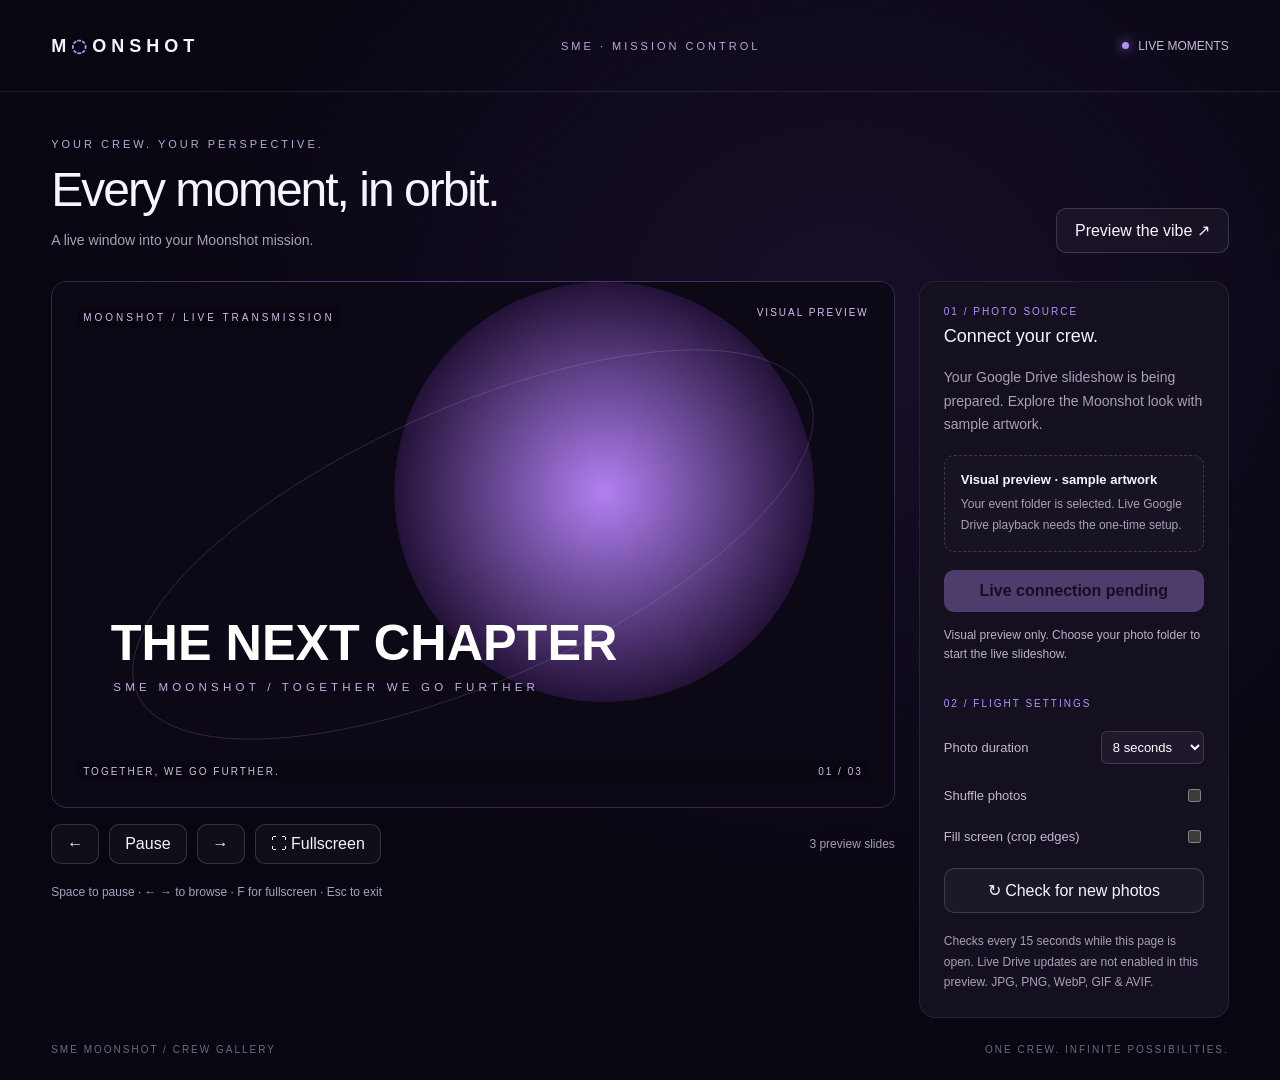
==== moonshot-live/index.html @ 7b0dbddc "Publish Moonshot Live photo viewer" ====
<!doctype html><html lang="en"><meta charset="utf-8"><meta name="viewport" content="width=device-width,initial-scale=1"><title>Moonshot · Live moments</title><style>
:root{color-scheme:dark;font-family:Arial,sans-serif;color:#f7f4ff;background:#080610}*{box-sizing:border-box}body{margin:0;background:radial-gradient(ellipse at 66% 30%,#38205c55,transparent 60%),#080610}button,select{font:inherit}button{cursor:pointer;color:inherit;border:1px solid #ffffff27;background:#ffffff09;border-radius:10px;padding:12px 18px}button:hover{background:#ffffff18}button:disabled{opacity:.35;cursor:default}.primary{background:#b491ff;color:#160b29;border:0;font-weight:bold}.primary:hover{background:#c6adff}header{height:92px;display:flex;align-items:center;justify-content:space-between;padding:0 4vw;border-bottom:1px solid #ffffff15}.brand{letter-spacing:5px;font-size:18px;font-weight:800}.brand span{color:#b491ff}.tag,.eyebrow{font-size:11px;letter-spacing:3px;color:#bba8d7}.live{display:flex;align-items:center;gap:9px;font-size:12px;color:#c5bbd5}.dot{width:7px;height:7px;background:#b491ff;border-radius:50%;box-shadow:0 0 12px #a77eff}main{max-width:1500px;padding:46px 4vw 25px;margin:auto}.intro{display:flex;justify-content:space-between;align-items:end;margin-bottom:28px}h1{font-size:clamp(30px,4vw,48px);font-weight:400;letter-spacing:-2px;margin:12px 0}p{color:#aa9fba;font-size:14px;line-height:1.7;margin:0}.workspace{display:grid;grid-template-columns:1fr 310px;gap:24px}.screen{position:relative;min-height:430px;aspect-ratio:16/10;border:1px solid #b491ff44;border-radius:16px;overflow:hidden;background:radial-gradient(ellipse at 50% 100%,#522d7677,transparent 65%),#090611;isolation:isolate}.screen:before{content:'';position:absolute;inset:0;opacity:.4;background-image:radial-gradient(#fff 1px,transparent 1px);background-size:83px 77px;z-index:-1}.orbit{position:absolute;left:50%;top:48%;width:290px;height:290px;transform:translate(-50%,-50%);border:1px solid #b491ff22;border-radius:50%;box-shadow:0 0 0 48px #a27be009,0 0 0 96px #a27be006}.planet{position:absolute;width:110px;height:110px;border-radius:50%;top:36%;left:calc(50% - 55px);background:radial-gradient(circle at 32% 25%,#d3b8ff,#9a69df 35%,#34204c 74%);box-shadow:0 0 70px #9e66df33}.empty{text-align:center;position:absolute;inset:61% 20px auto}.empty h2{font-size:22px;font-weight:400;margin:0 0 8px}.corner{position:absolute;top:24px;left:25px;font-size:10px;letter-spacing:3px;color:#d3bde8;z-index:4}.screenfoot{position:absolute;bottom:24px;left:25px;right:25px;display:flex;justify-content:space-between;z-index:4;font-size:10px;letter-spacing:2px;color:#cfbde2}.photo{position:absolute;inset:0;width:100%;height:100%;object-fit:contain;opacity:0;transition:opacity 1s;background:#080610}.photo.visible{opacity:1}.screen.hasphotos .decoration{display:none}.screen.hasphotos .corner,.screen.hasphotos .screenfoot{text-shadow:0 1px 5px #000;background:#08061066;padding:6px;border-radius:4px}.panel{background:#15101f;border:1px solid #ffffff13;border-radius:16px;padding:24px}.panel h2{font-weight:400;font-size:18px;margin:0 0 19px}.step{font-size:10px;letter-spacing:2px;color:#b491ff;margin-bottom:9px}.folder{padding:16px;background:#ffffff04;border:1px dashed #9c7dbe55;border-radius:10px;margin:18px 0}.folder strong{display:block;font-size:13px;overflow-wrap:anywhere;margin-bottom:7px}.folder p{font-size:12px}.wide{width:100%}label{display:flex;align-items:center;justify-content:space-between;font-size:13px;color:#c3b9cf;margin:22px 0}select{background:#21182e;color:#fff;border:1px solid #ffffff22;border-radius:6px;padding:7px}input{accent-color:#b491ff}.status{font-size:12px;color:#bcb1ca;line-height:1.6;padding:14px 0;min-height:62px}.controls{display:flex;align-items:center;gap:10px;margin-top:16px}.controls button{padding:10px 15px}.count{margin-left:auto;font-size:12px;color:#a99bb9}.hint{font-size:12px;margin-top:18px}.bottom{display:flex;justify-content:space-between;margin-top:26px;font-size:10px;letter-spacing:2px;color:#766583}.screen:fullscreen{border:0;border-radius:0;width:100vw;height:100vh;aspect-ratio:auto;background:#080610}.screen:fullscreen .exit{display:block}.exit{display:none;position:absolute;right:20px;top:20px;z-index:5;opacity:.15}.exit:hover{opacity:1}.notice{color:#e8c08e}.demobadge{position:absolute;right:25px;top:25px;z-index:4;color:#d6c2ee;font-size:10px;letter-spacing:2px}@media(max-width:850px){.workspace{grid-template-columns:1fr}.screen{min-height:300px}.intro{display:block}.tag{display:none}main{padding-top:25px}.bottom{letter-spacing:1px}}
</style><header><div class="brand">M<span>◌</span>ONSHOT</div><div class="tag">SME · MISSION CONTROL</div><div class="live"><span class="dot"></span> LIVE MOMENTS</div></header><main><div class="intro"><div><div class="eyebrow">YOUR CREW. YOUR PERSPECTIVE.</div><h1>Every moment, in orbit.</h1><p>A live window into your Moonshot mission.</p></div><button id="demo">Preview the vibe ↗</button></div><div class="workspace"><section><div class="screen" id="screen"><div class="corner">MOONSHOT / LIVE TRANSMISSION</div><div class="decoration orbit"></div><div class="decoration planet"></div><div class="decoration empty"><h2>Ready for your first transmission.</h2><p>Connect a photo folder to bring your crew’s moments to life.</p></div><img class="photo" id="a" alt=""><img class="photo" id="b" alt=""><span class="demobadge" id="demolabel"></span><div class="screenfoot"><span>TOGETHER, WE GO FURTHER.</span><span id="position">AWAITING PHOTOS</span></div><button class="exit" id="exit">Exit fullscreen</button></div><div class="controls"><button id="prev" aria-label="Previous photo">←</button><button id="play">Pause</button><button id="next" aria-label="Next photo">→</button><button id="full">⛶ Fullscreen</button><span class="count" id="count">0 photos</span></div><p class="hint">Space to pause · ← → to browse · F for fullscreen · Esc to exit</p></section><aside class="panel"><div class="step">01 / PHOTO SOURCE</div><h2>Connect your crew.</h2><p>Your Google Drive slideshow is being prepared. Explore the Moonshot look with sample artwork.</p><div class="folder"><strong id="foldername">MOONSHOT SLIDESHOW · PREVIEW</strong><p>Your event folder is selected. Live Google Drive playback needs the one-time setup.</p></div><button class="primary wide" id="choose" disabled>Live connection pending</button><div class="status" id="status" role="status">Visual preview · sample artwork only. No installation or programming needed to explore.</div><div class="step" style="margin-top:20px">02 / FLIGHT SETTINGS</div><label>Photo duration<select id="duration"><option value="5">5 seconds</option><option value="8" selected>8 seconds</option><option value="12">12 seconds</option><option value="20">20 seconds</option></select></label><label>Shuffle photos<input type="checkbox" id="shuffle"></label><label>Fill screen (crop edges)<input type="checkbox" id="fill"></label><button class="wide" id="refresh">↻ Check for new photos</button><p class="hint">Checks every 15 seconds while this page is open. Live Drive updates are not enabled in this preview. JPG, PNG, WebP, GIF & AVIF.</p></aside></div><div class="bottom"><span>SME MOONSHOT / CREW GALLERY</span><span>ONE CREW. INFINITE POSSIBILITIES.</span></div></main><script src="app.js"></script></html>
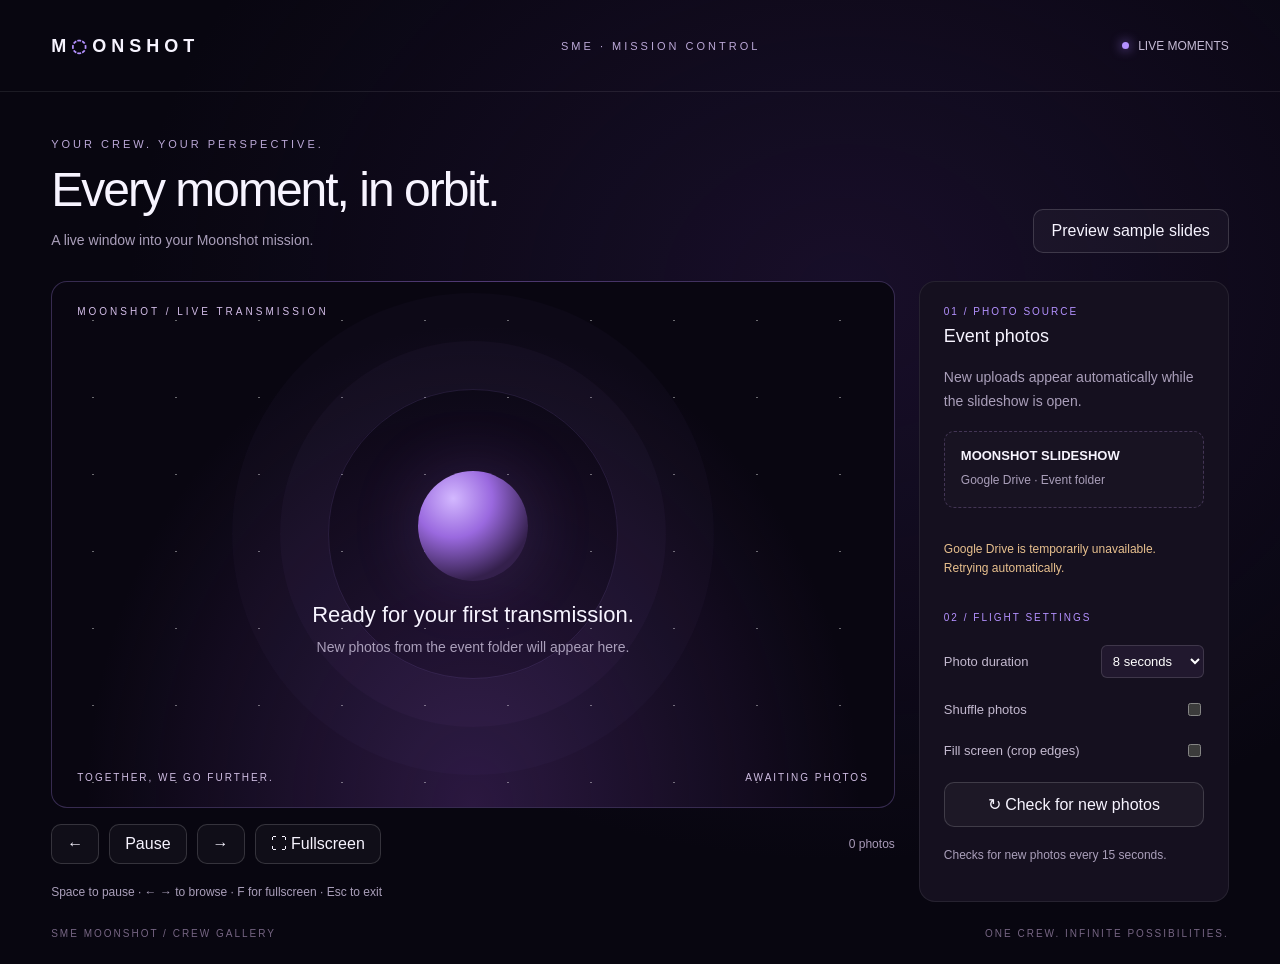
==== commit 49c19701: "Connect Moonshot Live to the event Drive folder" ====
--- a/moonshot-live/index.html
+++ b/moonshot-live/index.html
@@ -1,3 +1,3 @@
 <!doctype html><html lang="en"><meta charset="utf-8"><meta name="viewport" content="width=device-width,initial-scale=1"><title>Moonshot · Live moments</title><style>
 :root{color-scheme:dark;font-family:Arial,sans-serif;color:#f7f4ff;background:#080610}*{box-sizing:border-box}body{margin:0;background:radial-gradient(ellipse at 66% 30%,#38205c55,transparent 60%),#080610}button,select{font:inherit}button{cursor:pointer;color:inherit;border:1px solid #ffffff27;background:#ffffff09;border-radius:10px;padding:12px 18px}button:hover{background:#ffffff18}button:disabled{opacity:.35;cursor:default}.primary{background:#b491ff;color:#160b29;border:0;font-weight:bold}.primary:hover{background:#c6adff}header{height:92px;display:flex;align-items:center;justify-content:space-between;padding:0 4vw;border-bottom:1px solid #ffffff15}.brand{letter-spacing:5px;font-size:18px;font-weight:800}.brand span{color:#b491ff}.tag,.eyebrow{font-size:11px;letter-spacing:3px;color:#bba8d7}.live{display:flex;align-items:center;gap:9px;font-size:12px;color:#c5bbd5}.dot{width:7px;height:7px;background:#b491ff;border-radius:50%;box-shadow:0 0 12px #a77eff}main{max-width:1500px;padding:46px 4vw 25px;margin:auto}.intro{display:flex;justify-content:space-between;align-items:end;margin-bottom:28px}h1{font-size:clamp(30px,4vw,48px);font-weight:400;letter-spacing:-2px;margin:12px 0}p{color:#aa9fba;font-size:14px;line-height:1.7;margin:0}.workspace{display:grid;grid-template-columns:1fr 310px;gap:24px}.screen{position:relative;min-height:430px;aspect-ratio:16/10;border:1px solid #b491ff44;border-radius:16px;overflow:hidden;background:radial-gradient(ellipse at 50% 100%,#522d7677,transparent 65%),#090611;isolation:isolate}.screen:before{content:'';position:absolute;inset:0;opacity:.4;background-image:radial-gradient(#fff 1px,transparent 1px);background-size:83px 77px;z-index:-1}.orbit{position:absolute;left:50%;top:48%;width:290px;height:290px;transform:translate(-50%,-50%);border:1px solid #b491ff22;border-radius:50%;box-shadow:0 0 0 48px #a27be009,0 0 0 96px #a27be006}.planet{position:absolute;width:110px;height:110px;border-radius:50%;top:36%;left:calc(50% - 55px);background:radial-gradient(circle at 32% 25%,#d3b8ff,#9a69df 35%,#34204c 74%);box-shadow:0 0 70px #9e66df33}.empty{text-align:center;position:absolute;inset:61% 20px auto}.empty h2{font-size:22px;font-weight:400;margin:0 0 8px}.corner{position:absolute;top:24px;left:25px;font-size:10px;letter-spacing:3px;color:#d3bde8;z-index:4}.screenfoot{position:absolute;bottom:24px;left:25px;right:25px;display:flex;justify-content:space-between;z-index:4;font-size:10px;letter-spacing:2px;color:#cfbde2}.photo{position:absolute;inset:0;width:100%;height:100%;object-fit:contain;opacity:0;transition:opacity 1s;background:#080610}.photo.visible{opacity:1}.screen.hasphotos .decoration{display:none}.screen.hasphotos .corner,.screen.hasphotos .screenfoot{text-shadow:0 1px 5px #000;background:#08061066;padding:6px;border-radius:4px}.panel{background:#15101f;border:1px solid #ffffff13;border-radius:16px;padding:24px}.panel h2{font-weight:400;font-size:18px;margin:0 0 19px}.step{font-size:10px;letter-spacing:2px;color:#b491ff;margin-bottom:9px}.folder{padding:16px;background:#ffffff04;border:1px dashed #9c7dbe55;border-radius:10px;margin:18px 0}.folder strong{display:block;font-size:13px;overflow-wrap:anywhere;margin-bottom:7px}.folder p{font-size:12px}.wide{width:100%}label{display:flex;align-items:center;justify-content:space-between;font-size:13px;color:#c3b9cf;margin:22px 0}select{background:#21182e;color:#fff;border:1px solid #ffffff22;border-radius:6px;padding:7px}input{accent-color:#b491ff}.status{font-size:12px;color:#bcb1ca;line-height:1.6;padding:14px 0;min-height:62px}.controls{display:flex;align-items:center;gap:10px;margin-top:16px}.controls button{padding:10px 15px}.count{margin-left:auto;font-size:12px;color:#a99bb9}.hint{font-size:12px;margin-top:18px}.bottom{display:flex;justify-content:space-between;margin-top:26px;font-size:10px;letter-spacing:2px;color:#766583}.screen:fullscreen{border:0;border-radius:0;width:100vw;height:100vh;aspect-ratio:auto;background:#080610}.screen:fullscreen .exit{display:block}.exit{display:none;position:absolute;right:20px;top:20px;z-index:5;opacity:.15}.exit:hover{opacity:1}.notice{color:#e8c08e}.demobadge{position:absolute;right:25px;top:25px;z-index:4;color:#d6c2ee;font-size:10px;letter-spacing:2px}@media(max-width:850px){.workspace{grid-template-columns:1fr}.screen{min-height:300px}.intro{display:block}.tag{display:none}main{padding-top:25px}.bottom{letter-spacing:1px}}
-</style><header><div class="brand">M<span>◌</span>ONSHOT</div><div class="tag">SME · MISSION CONTROL</div><div class="live"><span class="dot"></span> LIVE MOMENTS</div></header><main><div class="intro"><div><div class="eyebrow">YOUR CREW. YOUR PERSPECTIVE.</div><h1>Every moment, in orbit.</h1><p>A live window into your Moonshot mission.</p></div><button id="demo">Preview the vibe ↗</button></div><div class="workspace"><section><div class="screen" id="screen"><div class="corner">MOONSHOT / LIVE TRANSMISSION</div><div class="decoration orbit"></div><div class="decoration planet"></div><div class="decoration empty"><h2>Ready for your first transmission.</h2><p>Connect a photo folder to bring your crew’s moments to life.</p></div><img class="photo" id="a" alt=""><img class="photo" id="b" alt=""><span class="demobadge" id="demolabel"></span><div class="screenfoot"><span>TOGETHER, WE GO FURTHER.</span><span id="position">AWAITING PHOTOS</span></div><button class="exit" id="exit">Exit fullscreen</button></div><div class="controls"><button id="prev" aria-label="Previous photo">←</button><button id="play">Pause</button><button id="next" aria-label="Next photo">→</button><button id="full">⛶ Fullscreen</button><span class="count" id="count">0 photos</span></div><p class="hint">Space to pause · ← → to browse · F for fullscreen · Esc to exit</p></section><aside class="panel"><div class="step">01 / PHOTO SOURCE</div><h2>Connect your crew.</h2><p>Your Google Drive slideshow is being prepared. Explore the Moonshot look with sample artwork.</p><div class="folder"><strong id="foldername">MOONSHOT SLIDESHOW · PREVIEW</strong><p>Your event folder is selected. Live Google Drive playback needs the one-time setup.</p></div><button class="primary wide" id="choose" disabled>Live connection pending</button><div class="status" id="status" role="status">Visual preview · sample artwork only. No installation or programming needed to explore.</div><div class="step" style="margin-top:20px">02 / FLIGHT SETTINGS</div><label>Photo duration<select id="duration"><option value="5">5 seconds</option><option value="8" selected>8 seconds</option><option value="12">12 seconds</option><option value="20">20 seconds</option></select></label><label>Shuffle photos<input type="checkbox" id="shuffle"></label><label>Fill screen (crop edges)<input type="checkbox" id="fill"></label><button class="wide" id="refresh">↻ Check for new photos</button><p class="hint">Checks every 15 seconds while this page is open. Live Drive updates are not enabled in this preview. JPG, PNG, WebP, GIF & AVIF.</p></aside></div><div class="bottom"><span>SME MOONSHOT / CREW GALLERY</span><span>ONE CREW. INFINITE POSSIBILITIES.</span></div></main><script src="app.js"></script></html>
+</style><header><div class="brand">M<span>◌</span>ONSHOT</div><div class="tag">SME · MISSION CONTROL</div><div class="live"><span class="dot"></span> LIVE MOMENTS</div></header><main><div class="intro"><div><div class="eyebrow">YOUR CREW. YOUR PERSPECTIVE.</div><h1>Every moment, in orbit.</h1><p>A live window into your Moonshot mission.</p></div><button id="demo">Preview sample slides</button></div><div class="workspace"><section><div class="screen" id="screen"><div class="corner">MOONSHOT / LIVE TRANSMISSION</div><div class="decoration orbit"></div><div class="decoration planet"></div><div class="decoration empty"><h2>Ready for your first transmission.</h2><p>New photos from the event folder will appear here.</p></div><img class="photo" id="a" alt=""><img class="photo" id="b" alt=""><span class="demobadge" id="demolabel"></span><div class="screenfoot"><span>TOGETHER, WE GO FURTHER.</span><span id="position">AWAITING PHOTOS</span></div><button class="exit" id="exit">Exit fullscreen</button></div><div class="controls"><button id="prev" aria-label="Previous photo">←</button><button id="play">Pause</button><button id="next" aria-label="Next photo">→</button><button id="full">⛶ Fullscreen</button><span class="count" id="count">0 photos</span></div><p class="hint">Space to pause · ← → to browse · F for fullscreen · Esc to exit</p></section><aside class="panel"><div class="step">01 / PHOTO SOURCE</div><h2>Event photos</h2><p>New uploads appear automatically while the slideshow is open.</p><div class="folder"><strong id="foldername">MOONSHOT SLIDESHOW</strong><p>Google Drive · Event folder</p></div><div class="status" id="status" role="status">Connecting to Google Drive…</div><div class="step" style="margin-top:20px">02 / FLIGHT SETTINGS</div><label>Photo duration<select id="duration"><option value="5">5 seconds</option><option value="8" selected>8 seconds</option><option value="12">12 seconds</option><option value="20">20 seconds</option></select></label><label>Shuffle photos<input type="checkbox" id="shuffle"></label><label>Fill screen (crop edges)<input type="checkbox" id="fill"></label><button class="wide" id="refresh">↻ Check for new photos</button><p class="hint">Checks for new photos every 15 seconds.</p></aside></div><div class="bottom"><span>SME MOONSHOT / CREW GALLERY</span><span>ONE CREW. INFINITE POSSIBILITIES.</span></div></main><script src="app.js"></script></html>
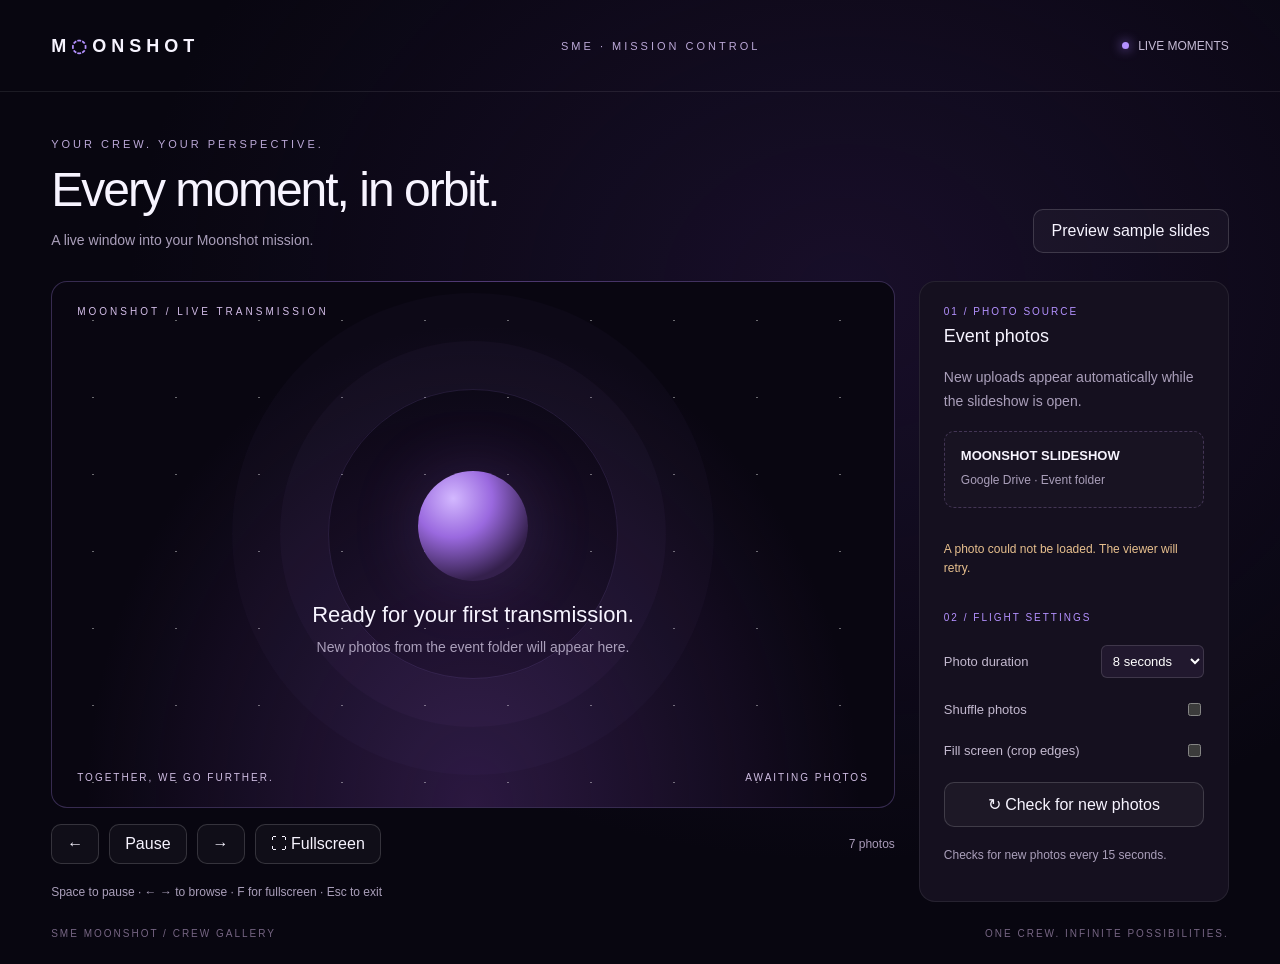
==== commit 0e891fcb: "Keep Moonshot slideshow available when the live feed is blocked" ====
--- a/moonshot-live/index.html
+++ b/moonshot-live/index.html
@@ -1,3 +1,39 @@
 <!doctype html><html lang="en"><meta charset="utf-8"><meta name="viewport" content="width=device-width,initial-scale=1"><title>Moonshot · Live moments</title><style>
 :root{color-scheme:dark;font-family:Arial,sans-serif;color:#f7f4ff;background:#080610}*{box-sizing:border-box}body{margin:0;background:radial-gradient(ellipse at 66% 30%,#38205c55,transparent 60%),#080610}button,select{font:inherit}button{cursor:pointer;color:inherit;border:1px solid #ffffff27;background:#ffffff09;border-radius:10px;padding:12px 18px}button:hover{background:#ffffff18}button:disabled{opacity:.35;cursor:default}.primary{background:#b491ff;color:#160b29;border:0;font-weight:bold}.primary:hover{background:#c6adff}header{height:92px;display:flex;align-items:center;justify-content:space-between;padding:0 4vw;border-bottom:1px solid #ffffff15}.brand{letter-spacing:5px;font-size:18px;font-weight:800}.brand span{color:#b491ff}.tag,.eyebrow{font-size:11px;letter-spacing:3px;color:#bba8d7}.live{display:flex;align-items:center;gap:9px;font-size:12px;color:#c5bbd5}.dot{width:7px;height:7px;background:#b491ff;border-radius:50%;box-shadow:0 0 12px #a77eff}main{max-width:1500px;padding:46px 4vw 25px;margin:auto}.intro{display:flex;justify-content:space-between;align-items:end;margin-bottom:28px}h1{font-size:clamp(30px,4vw,48px);font-weight:400;letter-spacing:-2px;margin:12px 0}p{color:#aa9fba;font-size:14px;line-height:1.7;margin:0}.workspace{display:grid;grid-template-columns:1fr 310px;gap:24px}.screen{position:relative;min-height:430px;aspect-ratio:16/10;border:1px solid #b491ff44;border-radius:16px;overflow:hidden;background:radial-gradient(ellipse at 50% 100%,#522d7677,transparent 65%),#090611;isolation:isolate}.screen:before{content:'';position:absolute;inset:0;opacity:.4;background-image:radial-gradient(#fff 1px,transparent 1px);background-size:83px 77px;z-index:-1}.orbit{position:absolute;left:50%;top:48%;width:290px;height:290px;transform:translate(-50%,-50%);border:1px solid #b491ff22;border-radius:50%;box-shadow:0 0 0 48px #a27be009,0 0 0 96px #a27be006}.planet{position:absolute;width:110px;height:110px;border-radius:50%;top:36%;left:calc(50% - 55px);background:radial-gradient(circle at 32% 25%,#d3b8ff,#9a69df 35%,#34204c 74%);box-shadow:0 0 70px #9e66df33}.empty{text-align:center;position:absolute;inset:61% 20px auto}.empty h2{font-size:22px;font-weight:400;margin:0 0 8px}.corner{position:absolute;top:24px;left:25px;font-size:10px;letter-spacing:3px;color:#d3bde8;z-index:4}.screenfoot{position:absolute;bottom:24px;left:25px;right:25px;display:flex;justify-content:space-between;z-index:4;font-size:10px;letter-spacing:2px;color:#cfbde2}.photo{position:absolute;inset:0;width:100%;height:100%;object-fit:contain;opacity:0;transition:opacity 1s;background:#080610}.photo.visible{opacity:1}.screen.hasphotos .decoration{display:none}.screen.hasphotos .corner,.screen.hasphotos .screenfoot{text-shadow:0 1px 5px #000;background:#08061066;padding:6px;border-radius:4px}.panel{background:#15101f;border:1px solid #ffffff13;border-radius:16px;padding:24px}.panel h2{font-weight:400;font-size:18px;margin:0 0 19px}.step{font-size:10px;letter-spacing:2px;color:#b491ff;margin-bottom:9px}.folder{padding:16px;background:#ffffff04;border:1px dashed #9c7dbe55;border-radius:10px;margin:18px 0}.folder strong{display:block;font-size:13px;overflow-wrap:anywhere;margin-bottom:7px}.folder p{font-size:12px}.wide{width:100%}label{display:flex;align-items:center;justify-content:space-between;font-size:13px;color:#c3b9cf;margin:22px 0}select{background:#21182e;color:#fff;border:1px solid #ffffff22;border-radius:6px;padding:7px}input{accent-color:#b491ff}.status{font-size:12px;color:#bcb1ca;line-height:1.6;padding:14px 0;min-height:62px}.controls{display:flex;align-items:center;gap:10px;margin-top:16px}.controls button{padding:10px 15px}.count{margin-left:auto;font-size:12px;color:#a99bb9}.hint{font-size:12px;margin-top:18px}.bottom{display:flex;justify-content:space-between;margin-top:26px;font-size:10px;letter-spacing:2px;color:#766583}.screen:fullscreen{border:0;border-radius:0;width:100vw;height:100vh;aspect-ratio:auto;background:#080610}.screen:fullscreen .exit{display:block}.exit{display:none;position:absolute;right:20px;top:20px;z-index:5;opacity:.15}.exit:hover{opacity:1}.notice{color:#e8c08e}.demobadge{position:absolute;right:25px;top:25px;z-index:4;color:#d6c2ee;font-size:10px;letter-spacing:2px}@media(max-width:850px){.workspace{grid-template-columns:1fr}.screen{min-height:300px}.intro{display:block}.tag{display:none}main{padding-top:25px}.bottom{letter-spacing:1px}}
-</style><header><div class="brand">M<span>◌</span>ONSHOT</div><div class="tag">SME · MISSION CONTROL</div><div class="live"><span class="dot"></span> LIVE MOMENTS</div></header><main><div class="intro"><div><div class="eyebrow">YOUR CREW. YOUR PERSPECTIVE.</div><h1>Every moment, in orbit.</h1><p>A live window into your Moonshot mission.</p></div><button id="demo">Preview sample slides</button></div><div class="workspace"><section><div class="screen" id="screen"><div class="corner">MOONSHOT / LIVE TRANSMISSION</div><div class="decoration orbit"></div><div class="decoration planet"></div><div class="decoration empty"><h2>Ready for your first transmission.</h2><p>New photos from the event folder will appear here.</p></div><img class="photo" id="a" alt=""><img class="photo" id="b" alt=""><span class="demobadge" id="demolabel"></span><div class="screenfoot"><span>TOGETHER, WE GO FURTHER.</span><span id="position">AWAITING PHOTOS</span></div><button class="exit" id="exit">Exit fullscreen</button></div><div class="controls"><button id="prev" aria-label="Previous photo">←</button><button id="play">Pause</button><button id="next" aria-label="Next photo">→</button><button id="full">⛶ Fullscreen</button><span class="count" id="count">0 photos</span></div><p class="hint">Space to pause · ← → to browse · F for fullscreen · Esc to exit</p></section><aside class="panel"><div class="step">01 / PHOTO SOURCE</div><h2>Event photos</h2><p>New uploads appear automatically while the slideshow is open.</p><div class="folder"><strong id="foldername">MOONSHOT SLIDESHOW</strong><p>Google Drive · Event folder</p></div><div class="status" id="status" role="status">Connecting to Google Drive…</div><div class="step" style="margin-top:20px">02 / FLIGHT SETTINGS</div><label>Photo duration<select id="duration"><option value="5">5 seconds</option><option value="8" selected>8 seconds</option><option value="12">12 seconds</option><option value="20">20 seconds</option></select></label><label>Shuffle photos<input type="checkbox" id="shuffle"></label><label>Fill screen (crop edges)<input type="checkbox" id="fill"></label><button class="wide" id="refresh">↻ Check for new photos</button><p class="hint">Checks for new photos every 15 seconds.</p></aside></div><div class="bottom"><span>SME MOONSHOT / CREW GALLERY</span><span>ONE CREW. INFINITE POSSIBILITIES.</span></div></main><script src="app.js"></script></html>
+
+.fullscreenBrand{display:none}
+.screen:fullscreen{
+  --frame-x:clamp(18px,5vw,90px);
+  --frame-top:clamp(70px,12vh,126px);
+  --frame-bottom:clamp(42px,8vh,86px);
+  background:
+    radial-gradient(ellipse at 0% 100%,#df197785,transparent 57%),
+    radial-gradient(ellipse at 100% 0%,#9748f680,transparent 58%),
+    linear-gradient(145deg,#120825,#321044 58%,#0a0619);
+}
+.screen:fullscreen::after{
+  content:'';position:absolute;pointer-events:none;inset:var(--frame-top) var(--frame-x) var(--frame-bottom);
+  border:1px solid #e2a7ff80;border-radius:12px;box-shadow:0 0 36px #b34ce84a;z-index:2;
+}
+.screen:fullscreen .photo{
+  inset:var(--frame-top) var(--frame-x) var(--frame-bottom);
+  width:calc(100% - 2 * var(--frame-x));height:calc(100% - var(--frame-top) - var(--frame-bottom));
+  border-radius:12px;background:#0c071ce0;
+}
+.screen:fullscreen .corner{display:none}
+.screen:fullscreen .fullscreenBrand{
+  display:flex;position:absolute;top:calc(var(--frame-top) / 2);transform:translateY(-50%);left:var(--frame-x);
+  align-items:center;gap:14px;z-index:4;letter-spacing:.2em;font-size:clamp(12px,1.5vw,22px);font-weight:800;
+}
+.fullscreenBrand img{width:clamp(42px,6vh,68px);height:auto;border-radius:12px;border:1px solid #e2a7ff80;box-shadow:0 0 22px #d257f47a}
+.fullscreenBrand small{display:block;margin-top:5px;font-size:.56em;letter-spacing:.24em;color:#e2c3fa}
+.screen:fullscreen .screenfoot{
+  bottom:calc(var(--frame-bottom) / 2);transform:translateY(50%);left:var(--frame-x);right:var(--frame-x);
+  padding:0;background:none;
+}
+.screen:fullscreen .demobadge{top:auto;bottom:var(--frame-bottom);right:var(--frame-x);padding:8px}
+</style><header><div class="brand">M<span>◌</span>ONSHOT</div><div class="tag">SME · MISSION CONTROL</div><div class="live"><span class="dot"></span> LIVE MOMENTS</div></header><main><div class="intro"><div><div class="eyebrow">YOUR CREW. YOUR PERSPECTIVE.</div><h1>Every moment, in orbit.</h1><p>A live window into your Moonshot mission.</p></div><button id="demo">Preview sample slides</button></div><div class="workspace"><section><div class="screen" id="screen"><div class="corner">MOONSHOT / LIVE TRANSMISSION</div>
+<div class="fullscreenBrand">
+  <img src="moonshot-mark-2026.jpg" alt="" width="320" height="320">
+  <div>SME MOONSHOT <small>2026 · LIVE MOMENTS</small></div>
+</div><div class="decoration orbit"></div><div class="decoration planet"></div><div class="decoration empty"><h2>Ready for your first transmission.</h2><p>New photos from the event folder will appear here.</p></div><img class="photo" id="a" alt=""><img class="photo" id="b" alt=""><span class="demobadge" id="demolabel"></span><div class="screenfoot"><span>TOGETHER, WE GO FURTHER.</span><span id="position">AWAITING PHOTOS</span></div><button class="exit" id="exit">Exit fullscreen</button></div><div class="controls"><button id="prev" aria-label="Previous photo">←</button><button id="play">Pause</button><button id="next" aria-label="Next photo">→</button><button id="full">⛶ Fullscreen</button><span class="count" id="count">0 photos</span></div><p class="hint">Space to pause · ← → to browse · F for fullscreen · Esc to exit</p></section><aside class="panel"><div class="step">01 / PHOTO SOURCE</div><h2>Event photos</h2><p>New uploads appear automatically while the slideshow is open.</p><div class="folder"><strong id="foldername">MOONSHOT SLIDESHOW</strong><p>Google Drive · Event folder</p></div><div class="status" id="status" role="status">Connecting to Google Drive…</div><div class="step" style="margin-top:20px">02 / FLIGHT SETTINGS</div><label>Photo duration<select id="duration"><option value="5">5 seconds</option><option value="8" selected>8 seconds</option><option value="12">12 seconds</option><option value="20">20 seconds</option></select></label><label>Shuffle photos<input type="checkbox" id="shuffle"></label><label>Fill screen (crop edges)<input type="checkbox" id="fill"></label><button class="wide" id="refresh">↻ Check for new photos</button><p class="hint">Checks for new photos every 15 seconds.</p></aside></div><div class="bottom"><span>SME MOONSHOT / CREW GALLERY</span><span>ONE CREW. INFINITE POSSIBILITIES.</span></div></main><script src="app.js?v=drive-fallback"></script></html>
